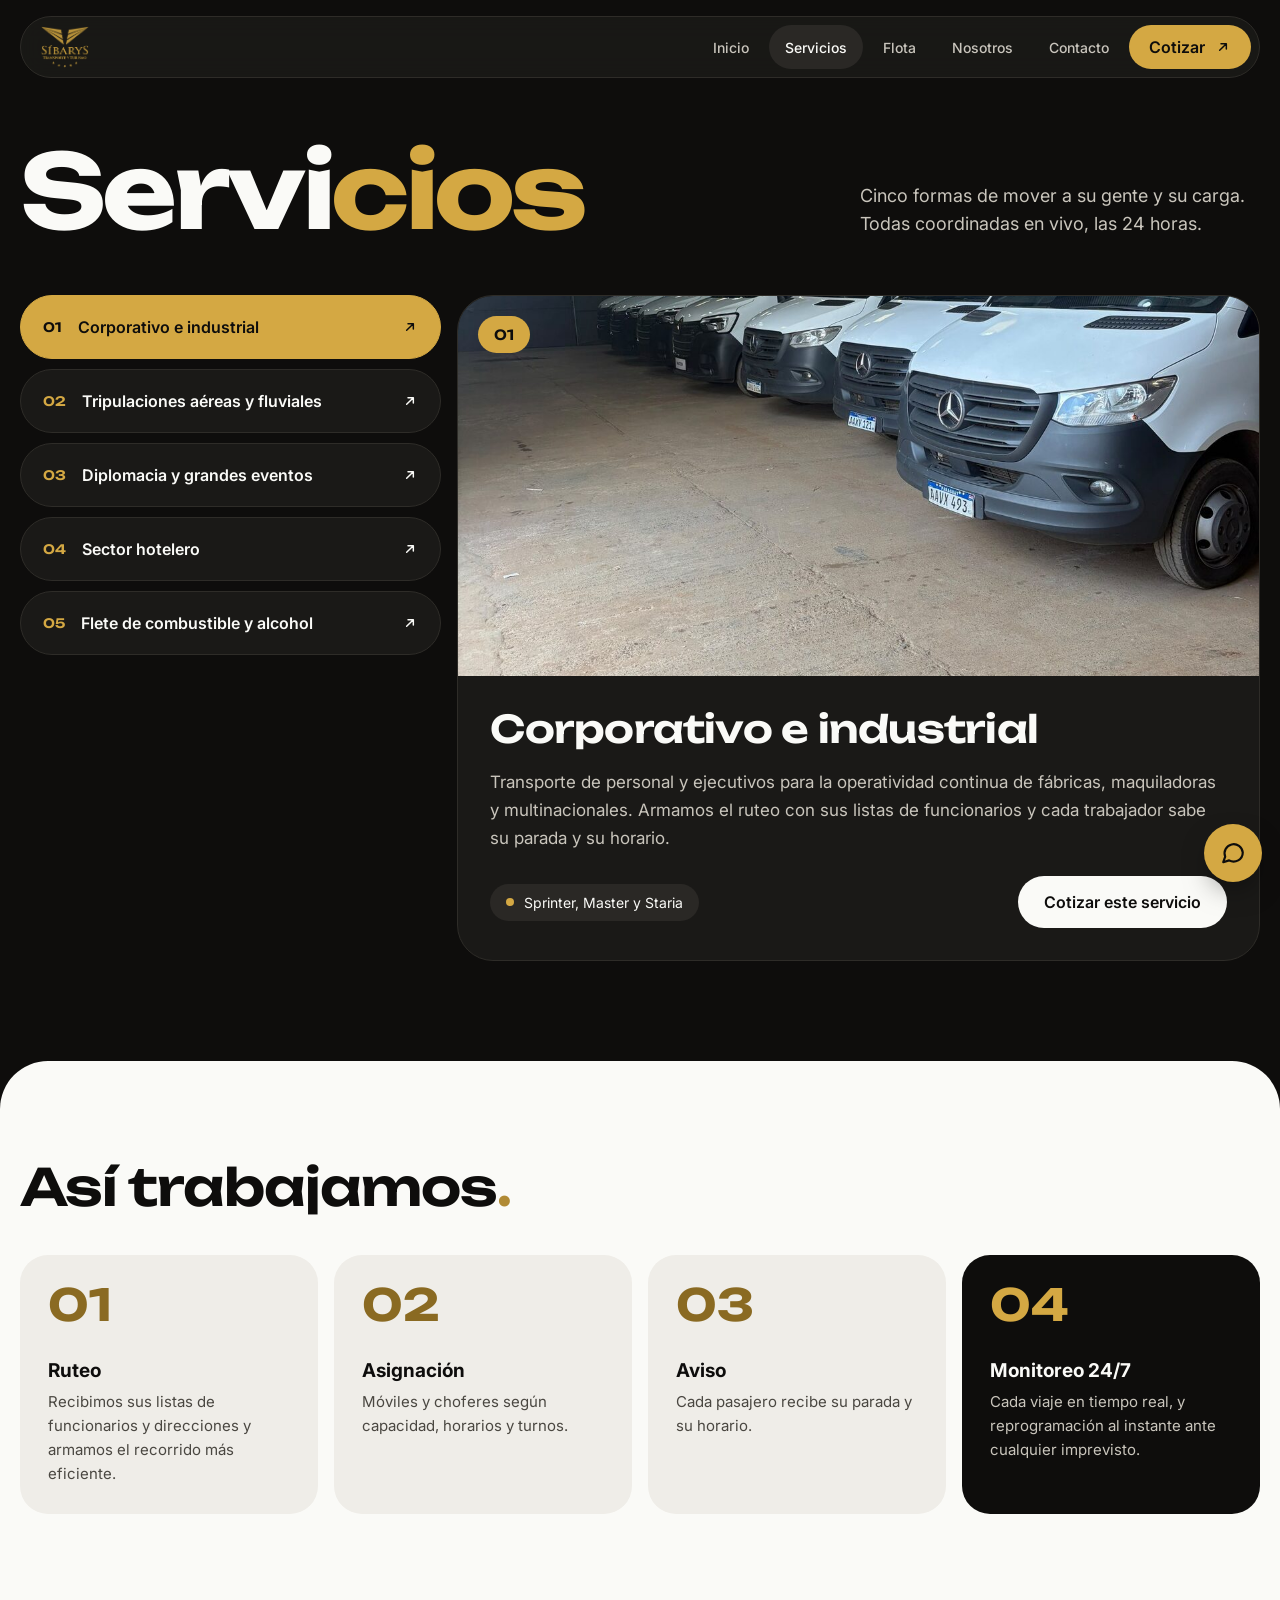
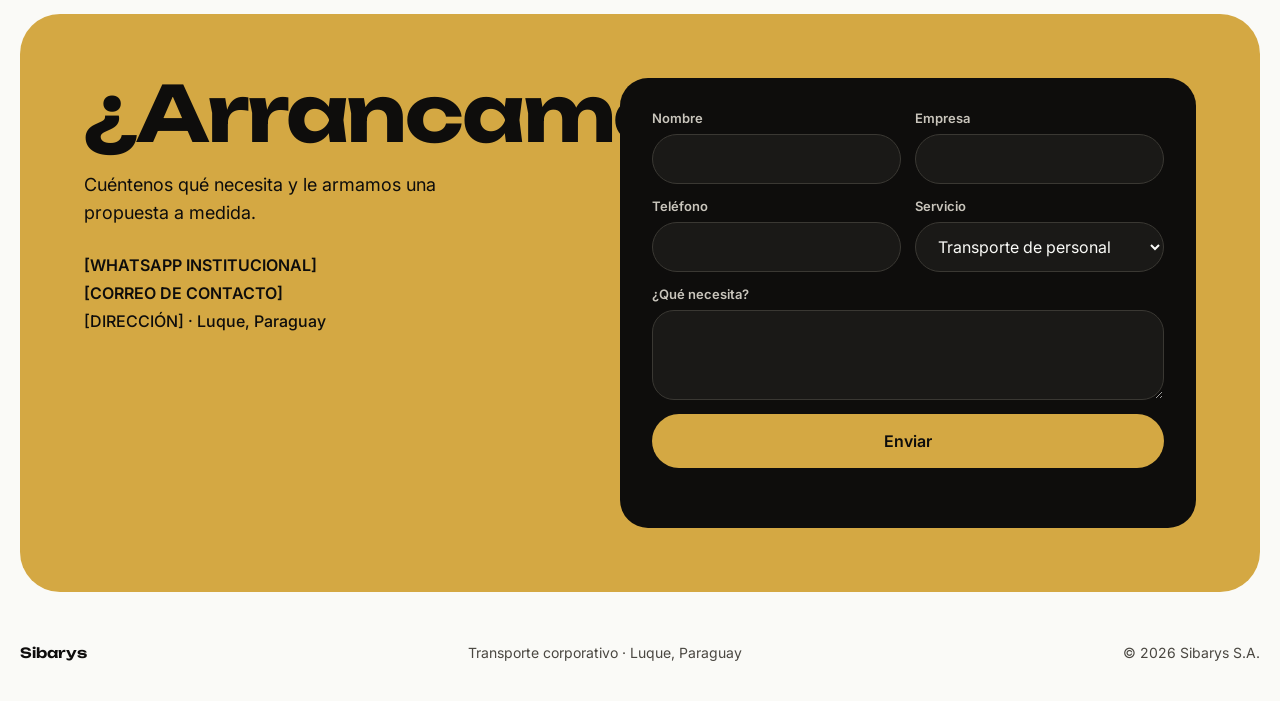
==== servicios.html @ e6eeb39e "Web Sibarys: Inicio y Servicios (versión joven) Co-Authored-By: Claude Opus 5.5 <noreply@anthropic.c" ====
<!doctype html>
<html lang="es">
<head>
<meta charset="utf-8">
<meta name="viewport" content="width=device-width, initial-scale=1">
<title>Servicios · Sibarys Transporte Corporativo</title>
<meta name="description" content="Transporte de personal, tripulaciones, embajadas y eventos, hoteles y flete de combustible en cisternas propias. Coordinación 24/7.">
<meta name="theme-color" content="#0E0D0C">
<meta property="og:title" content="Servicios · Sibarys Transporte Corporativo">
<meta property="og:description" content="Transporte de personal, tripulaciones, embajadas y eventos, hoteles y flete de combustible en cisternas propias. Coordinación 24/7.">
<meta property="og:image" content="img/og.jpg">
<meta property="og:type" content="website">
<meta property="og:locale" content="es_PY">
<link rel="icon" type="image/png" href="img/favicon.png">
<link rel="preconnect" href="https://fonts.googleapis.com">
<link rel="preconnect" href="https://fonts.gstatic.com" crossorigin>
<link href="https://fonts.googleapis.com/css2?family=Unbounded:wght@500;600;700&family=Inter:wght@400;500;600;700&display=swap" rel="stylesheet">
<link rel="stylesheet" href="styles.css">
<script src="app.js" defer></script>
</head>
<body>
<div class="nav-wrap contenedor">
  <header class="nav">
    <a class="nav-logo" href="index.html"><img src="img/logo.png" alt="Sibarys Transporte Corporativo" width="48" height="42"></a>
    <button class="btn-menu" type="button" aria-label="Abrir menú" aria-expanded="false"><svg aria-hidden="true" width="20" height="20" viewBox="0 0 24 24" fill="none" stroke="currentColor" stroke-width="2.2" stroke-linecap="round"><path d="M4 7h16M4 12h16M4 17h16"/></svg></button>
    <nav class="nav-links" aria-label="Principal">
      <a href="index.html">Inicio</a>
      <a href="servicios.html" class="activo" aria-current="page">Servicios</a>
      <a href="index.html#flota">Flota</a>
      <a href="index.html#nosotros">Nosotros</a>
      <a href="#contacto">Contacto</a>
      <a class="boton boton-oro" href="#contacto">Cotizar <svg aria-hidden="true" width="16" height="16" viewBox="0 0 24 24" fill="none" stroke="currentColor" stroke-width="2.2" stroke-linecap="round" stroke-linejoin="round"><path d="M7 17L17 7M9 7h8v8"/></svg></a>
    </nav>
  </header>
</div>

<main>
<section class="contenedor titulo-pagina">
  <h1>Servi<span class="oro">cios</span></h1>
  <p>Cinco formas de mover a su gente y su carga. Todas coordinadas en vivo, las 24 horas.</p>
</section>

<section class="contenedor explorador" data-visor>
  <script type="application/json">[{"num": "01", "nombre": "Corporativo e industrial", "texto": "Transporte de personal y ejecutivos para la operatividad continua de fábricas, maquiladoras y multinacionales. Armamos el ruteo con sus listas de funcionarios y cada trabajador sabe su parada y su horario.", "unidades": "Sprinter, Master y Staria", "foto": "img/minibuses.jpg", "alt": "Minibuses Mercedes-Benz Sprinter en el tinglado de Sibarys", "pos": "center 65%"}, {"num": "02", "nombre": "Tripulaciones aéreas y fluviales", "texto": "Traslados de alta precisión y puntualidad hacia aeropuertos y puertos para conexiones y relevos. Ante demoras de vuelos o cambios de último momento, reprogramamos al instante.", "unidades": "Vans y minibuses", "foto": "img/vans.jpg", "alt": "Vans Hyundai Staria de Sibarys"}, {"num": "03", "nombre": "Diplomacia y grandes eventos", "texto": "Logística a gran escala, segura y discreta para embajadas, comitivas, agencias de turismo, congresos y clientes VIP.", "unidades": "Sedanes, SUVs y vans", "foto": "img/sedan-chofer.jpg", "alt": "Chofer de Sibarys junto a un Kia K4"}, {"num": "04", "nombre": "Sector hotelero", "texto": "Movilidad a medida para hoteles: traslados aeropuerto–hotel (in/out) y servicios para sus huéspedes, con atención personalizada.", "unidades": "Línea ejecutiva", "foto": "img/linea-ejecutiva.jpg", "alt": "Sedán, SUV y van de la línea ejecutiva de Sibarys frente a un hotel"}, {"num": "05", "nombre": "Flete de combustible y alcohol", "texto": "Transporte de combustible y alcohol en cisternas propias para emblemas de combustible.", "unidades": "Scania e Iveco con cisterna", "foto": "img/cisterna-iveco.jpg", "alt": "Camión Iveco con cisterna de alcohol"}]</script>
  <div class="lista-servicios" role="tablist" aria-label="Servicios"><button class="item-servicio" type="button" role="tab" aria-selected="true"><span class="num">01</span><span class="nombre">Corporativo e industrial</span><svg aria-hidden="true" width="16" height="16" viewBox="0 0 24 24" fill="none" stroke="currentColor" stroke-width="2.2" stroke-linecap="round" stroke-linejoin="round"><path d="M7 17L17 7M9 7h8v8"/></svg></button><button class="item-servicio" type="button" role="tab" aria-selected="false"><span class="num">02</span><span class="nombre">Tripulaciones aéreas y fluviales</span><svg aria-hidden="true" width="16" height="16" viewBox="0 0 24 24" fill="none" stroke="currentColor" stroke-width="2.2" stroke-linecap="round" stroke-linejoin="round"><path d="M7 17L17 7M9 7h8v8"/></svg></button><button class="item-servicio" type="button" role="tab" aria-selected="false"><span class="num">03</span><span class="nombre">Diplomacia y grandes eventos</span><svg aria-hidden="true" width="16" height="16" viewBox="0 0 24 24" fill="none" stroke="currentColor" stroke-width="2.2" stroke-linecap="round" stroke-linejoin="round"><path d="M7 17L17 7M9 7h8v8"/></svg></button><button class="item-servicio" type="button" role="tab" aria-selected="false"><span class="num">04</span><span class="nombre">Sector hotelero</span><svg aria-hidden="true" width="16" height="16" viewBox="0 0 24 24" fill="none" stroke="currentColor" stroke-width="2.2" stroke-linecap="round" stroke-linejoin="round"><path d="M7 17L17 7M9 7h8v8"/></svg></button><button class="item-servicio" type="button" role="tab" aria-selected="false"><span class="num">05</span><span class="nombre">Flete de combustible y alcohol</span><svg aria-hidden="true" width="16" height="16" viewBox="0 0 24 24" fill="none" stroke="currentColor" stroke-width="2.2" stroke-linecap="round" stroke-linejoin="round"><path d="M7 17L17 7M9 7h8v8"/></svg></button></div>
  <article class="detalle-servicio">
    <div class="detalle-foto">
      <img data-campo="foto" src="img/minibuses.jpg" alt="Minibuses Mercedes-Benz Sprinter en el tinglado de Sibarys" style="object-position:center 65%">
      <span class="etiqueta" data-campo="num">01</span>
    </div>
    <div class="detalle-cuerpo">
      <h2 data-campo="nombre">Corporativo e industrial</h2>
      <p data-campo="texto">Transporte de personal y ejecutivos para la operatividad continua de fábricas, maquiladoras y multinacionales. Armamos el ruteo con sus listas de funcionarios y cada trabajador sabe su parada y su horario.</p>
      <div class="detalle-pie">
        <span class="unidades"><span class="punto" aria-hidden="true"></span><span data-campo="unidades">Sprinter, Master y Staria</span></span>
        <a class="boton boton-blanco" href="#contacto">Cotizar este servicio</a>
      </div>
    </div>
  </article>
</section>

<div class="zona-clara" style="margin-top:0">
  <section class="contenedor seccion" style="padding-bottom:100px">
    <h2 class="titulo-seccion" style="margin-bottom:40px">Así trabajamos<span style="color:#B08A35">.</span></h2>
    <ol class="grilla-pasos">
      <li><span class="n">01</span><div><h3>Ruteo</h3><p>Recibimos sus listas de funcionarios y direcciones y armamos el recorrido más eficiente.</p></div></li>
      <li><span class="n">02</span><div><h3>Asignación</h3><p>Móviles y choferes según capacidad, horarios y turnos.</p></div></li>
      <li><span class="n">03</span><div><h3>Aviso</h3><p>Cada pasajero recibe su parada y su horario.</p></div></li>
      <li class="oscuro"><span class="n">04</span><div><h3>Monitoreo 24/7</h3><p>Cada viaje en tiempo real, y reprogramación al instante ante cualquier imprevisto.</p></div></li>
    </ol>
  </section>
</div>
</main>
<section class="contacto" id="contacto">
  <div class="contacto-caja">
    <div class="contacto-texto">
      <h2>¿Arrancamos?</h2>
      <p>Cuéntenos qué necesita y le armamos una propuesta a medida.</p>
      <div class="datos">
        <span>[WHATSAPP INSTITUCIONAL]</span>
        <span>[CORREO DE CONTACTO]</span>
        <span style="font-weight:500">[DIRECCIÓN] · Luque, Paraguay</span>
      </div>
    </div>
    <form class="formulario" novalidate>
      <label>Nombre<input name="nombre" type="text" autocomplete="name" required></label>
      <label>Empresa<input name="empresa" type="text" autocomplete="organization"></label>
      <label>Teléfono<input name="telefono" type="tel" autocomplete="tel" required></label>
      <label>Servicio
        <select name="servicio">
          <option>Transporte de personal</option>
          <option>Traslados ejecutivos</option>
          <option>Tripulaciones</option>
          <option>Embajadas y eventos</option>
          <option>Hoteles</option>
          <option>Flete en cisterna</option>
        </select>
      </label>
      <label class="ancho">¿Qué necesita?<textarea name="mensaje" rows="3"></textarea></label>
      <button class="boton boton-oro" type="submit">Enviar</button>
      <p class="aviso-form" role="status" aria-live="polite"></p>
    </form>
  </div>
</section>
<footer class="pie">
  <div class="contenedor">
    <strong>Sibarys</strong>
    <span>Transporte corporativo · Luque, Paraguay</span>
    <span>© 2026 Sibarys S.A.</span>
  </div>
</footer>
<a class="wa-flotante" href="#contacto" data-whatsapp="#contacto" aria-label="Escribir por WhatsApp"><svg aria-hidden="true" width="26" height="26" viewBox="0 0 24 24" fill="none" stroke="currentColor" stroke-width="2" stroke-linecap="round" stroke-linejoin="round"><path d="M21 11.5a8.4 8.4 0 0 1-12.6 7.3L3 20.5l1.8-5.2A8.4 8.4 0 1 1 21 11.5z"/></svg></a>
</body>
</html>
---- styles.css ----
:root {
  --negro: #0E0D0C;
  --carbon: #1A1917;
  --gris: #2A2825;
  --borde: #2E2C28;
  --borde-claro: #3A3833;
  --texto-suave: #C9C5BC;
  --blanco: #FAFAF7;
  --claro: #EFEDE8;
  --gris-texto: #4A4741;
  --oro: #D4A843;
  --oro-texto: #8A6A22;
  --display: "Unbounded", Inter, system-ui, sans-serif;
}

* { box-sizing: border-box; }
html { scroll-behavior: smooth; }
body {
  margin: 0;
  font-family: Inter, system-ui, -apple-system, "Segoe UI", sans-serif;
  background: var(--negro);
  color: var(--blanco);
  overflow-x: hidden;
  -webkit-font-smoothing: antialiased;
}
img { display: block; max-width: 100%; }
a { color: inherit; }
h1, h2, h3 { margin: 0; }
p { margin: 0; }

.contenedor { max-width: 1280px; margin: 0 auto; padding-left: 20px; padding-right: 20px; }
.display { font-family: var(--display); letter-spacing: -0.02em; }
.oro { color: var(--oro); }

/* ---------- Navegación ---------- */
.nav-wrap { position: sticky; top: 0; z-index: 20; padding-top: 16px; }
.nav {
  display: flex; align-items: center; justify-content: space-between; gap: 12px;
  padding: 8px 8px 8px 20px;
  background: rgba(26, 25, 23, 0.92); backdrop-filter: blur(12px);
  border: 1px solid var(--borde); border-radius: 999px;
}
.nav-logo img { height: 42px; width: auto; }
.nav-links { display: flex; align-items: center; gap: 4px; font-size: 14px; font-weight: 500; }
.nav-links a {
  display: inline-flex; align-items: center; min-height: 44px; padding: 0 16px;
  border-radius: 999px; color: var(--texto-suave); text-decoration: none;
}
.nav-links a:hover { color: var(--blanco); }
.nav-links a.activo { background: var(--gris); color: var(--blanco); }
.btn-menu { display: none; }

.boton {
  display: inline-flex; align-items: center; justify-content: center; gap: 10px;
  min-height: 52px; padding: 0 26px; border-radius: 999px;
  font-weight: 600; font-size: 16px; text-decoration: none; border: 0; cursor: pointer;
  font-family: inherit; transition: transform .15s ease, filter .15s ease;
}
.boton:hover { transform: translateY(-1px); filter: brightness(1.06); }
.boton-oro { background: var(--oro); color: var(--negro); }
.boton-borde { border: 1px solid var(--borde-claro); color: var(--blanco); background: transparent; }
.boton-negro { background: var(--negro); color: var(--blanco); }
.boton-borde-negro { border: 1.5px solid var(--negro); color: var(--negro); background: transparent; }
.boton-blanco { background: var(--blanco); color: var(--negro); }
.nav-links .boton { min-height: 44px; padding: 0 20px; color: var(--negro); }

@media (max-width: 900px) {
  .btn-menu {
    display: inline-flex; align-items: center; justify-content: center;
    width: 44px; height: 44px; border-radius: 999px; border: 0;
    background: var(--gris); color: var(--blanco); cursor: pointer;
  }
  .nav { flex-wrap: wrap; border-radius: 28px; }
  .nav-links { display: none; width: 100%; flex-direction: column; align-items: stretch; padding: 8px 4px 6px; }
  .nav.abierto .nav-links { display: flex; }
  .nav-links .boton { justify-content: center; margin-top: 4px; }
}

/* ---------- Hero ---------- */
.hero { padding-top: 64px; padding-bottom: 40px; display: flex; flex-direction: column; gap: 40px; }
.hero-top { display: flex; flex-wrap: wrap; align-items: flex-end; justify-content: space-between; gap: 32px; }
.hero h1 {
  font-family: var(--display); font-weight: 700;
  font-size: clamp(46px, 8.4vw, 124px); line-height: 0.95; letter-spacing: -0.035em;
  flex: 1 1 600px; min-width: 0;
}
.hero-texto { flex: 0 1 380px; display: flex; flex-direction: column; gap: 22px; padding-bottom: 12px; }
.hero-texto p { font-size: 18px; line-height: 1.6; color: var(--texto-suave); }
.acciones { display: flex; flex-wrap: wrap; gap: 10px; }
.hero-foto { position: relative; border-radius: 36px; overflow: hidden; }
.hero-foto img { width: 100%; height: clamp(320px, 46vw, 620px); object-fit: cover; }
.chips { position: absolute; left: 20px; right: 20px; bottom: 20px; display: flex; flex-wrap: wrap; gap: 10px; }
.chip {
  display: inline-flex; align-items: center; gap: 10px; padding: 12px 18px; border-radius: 999px;
  background: var(--blanco); color: var(--negro); font-size: 14px; font-weight: 600;
}
.chip-oscuro { background: var(--negro); color: var(--blanco); }
.punto { width: 10px; height: 10px; border-radius: 999px; background: var(--oro); }
.punto.vivo { animation: latido 1.6s ease-in-out infinite; }
@keyframes latido { 0%,100% { opacity: 1; } 50% { opacity: .35; } }

/* ---------- Cinta ---------- */
.cinta-wrap {
  background: var(--oro); color: var(--negro); padding: 22px 0; margin: 40px -2% 0;
  width: 104%; transform: rotate(-1.2deg); overflow: hidden;
}
.cinta {
  display: flex; gap: 36px; width: max-content; align-items: center; white-space: nowrap;
  font-family: var(--display); font-weight: 600; font-size: 24px;
  animation: cinta 28s linear infinite;
}
@keyframes cinta { from { transform: translateX(0); } to { transform: translateX(-50%); } }
@media (prefers-reduced-motion: reduce) { .cinta, .punto.vivo { animation: none; } }

/* ---------- Secciones ---------- */
.seccion { padding-top: 110px; padding-bottom: 40px; }
.titulo-seccion { font-family: var(--display); font-weight: 600; font-size: clamp(30px, 4vw, 52px); line-height: 1.05; letter-spacing: -0.02em; }
.cabecera { display: flex; flex-wrap: wrap; align-items: flex-end; justify-content: space-between; gap: 20px; margin-bottom: 40px; }
.gris-medio { color: #8F8A80; }

/* Bento */
.bento { display: flex; flex-direction: column; gap: 16px; }
.bento-fila { display: flex; flex-wrap: wrap; gap: 16px; }
.tile { border-radius: 28px; overflow: hidden; position: relative; min-width: 0; }
.tile img { width: 100%; height: 100%; object-fit: cover; }
.tile .chip { position: absolute; left: 18px; top: 18px; font-size: 13px; padding: 10px 16px; }
.tile-dato { padding: 28px; display: flex; flex-direction: column; justify-content: space-between; gap: 20px; min-height: 190px; }
.tile-dato .rotulo { font-size: 14px; font-weight: 600; }
.tile-dato .numero { font-family: var(--display); font-weight: 700; font-size: 64px; line-height: .9; letter-spacing: -0.03em; }
.tile-dato .detalle { font-size: 15px; margin-top: 6px; }
.t-oro { background: var(--oro); color: var(--negro); }
.t-carbon { background: var(--carbon); border: 1px solid var(--borde); }
.t-carbon .rotulo, .t-carbon .detalle { color: var(--texto-suave); }
.t-carbon .numero { color: var(--oro); }
.t-blanco { background: var(--blanco); color: var(--negro); }
.t-blanco .detalle { color: var(--gris-texto); }

/* Servicios (tarjetas) */
.grilla-servicios { display: grid; grid-template-columns: repeat(auto-fit, minmax(220px, 1fr)); gap: 16px; }
.tarjeta-servicio {
  display: flex; flex-direction: column; gap: 40px; padding: 28px; border-radius: 28px;
  background: var(--carbon); border: 1px solid var(--borde); color: var(--blanco); text-decoration: none;
  transition: transform .2s ease, border-color .2s ease;
}
.tarjeta-servicio:hover { transform: translateY(-3px); border-color: var(--oro); }
.tarjeta-servicio .top { display: flex; justify-content: space-between; align-items: center; }
.tarjeta-servicio .num { font-family: var(--display); font-size: 15px; color: var(--oro); }
.flecha { width: 44px; height: 44px; border-radius: 999px; background: var(--gris); display: flex; align-items: center; justify-content: center; }
.tarjeta-servicio h3 { font-family: var(--display); font-weight: 600; font-size: 22px; margin-bottom: 10px; }
.tarjeta-servicio p { font-size: 15px; line-height: 1.6; color: var(--texto-suave); }
.tarjeta-servicio.destacada { background: var(--oro); color: var(--negro); border-color: var(--oro); }
.tarjeta-servicio.destacada .num { color: var(--negro); }
.tarjeta-servicio.destacada .flecha { background: var(--negro); color: var(--oro); }
.tarjeta-servicio.destacada p { color: #2B2416; }

/* Zona clara */
.zona-clara { background: var(--blanco); color: var(--negro); border-radius: 48px 48px 0 0; margin-top: 70px; }
.zona-clara .seccion { padding-top: 100px; }

/* Pestañas (flota y servicios) */
.pestanas { display: flex; flex-wrap: wrap; gap: 8px; }
.pestana {
  min-height: 44px; padding: 0 18px; border-radius: 999px; font: inherit; font-size: 14px; font-weight: 600;
  cursor: pointer; background: transparent; color: var(--negro); border: 1px solid #CFCBC2;
}
.pestana[aria-selected="true"] { background: var(--negro); color: var(--blanco); border-color: var(--negro); }
.visor { display: flex; flex-wrap: wrap; gap: 16px; align-items: stretch; }
.visor-foto { flex: 2 1 560px; min-width: 0; border-radius: 32px; overflow: hidden; }
.visor-foto img { width: 100%; height: 480px; object-fit: cover; transition: opacity .25s ease; }
.visor-info {
  flex: 1 1 300px; min-width: 0; border-radius: 32px; background: var(--negro); color: var(--blanco);
  padding: 32px; display: flex; flex-direction: column; justify-content: space-between; gap: 28px;
}
.etiqueta { align-self: flex-start; padding: 8px 14px; border-radius: 999px; background: var(--oro); color: var(--negro); font-size: 13px; font-weight: 600; }
.visor-info h3 { font-family: var(--display); font-weight: 600; font-size: 30px; line-height: 1.1; margin-bottom: 12px; }
.visor-info p { font-size: 16px; line-height: 1.6; color: var(--texto-suave); }

/* Coordinación */
.coordinacion { display: flex; flex-wrap: wrap; gap: 48px; align-items: center; padding-bottom: 110px; }
.coordinacion-texto { flex: 1 1 420px; min-width: 0; display: flex; flex-direction: column; gap: 20px; }
.coordinacion-texto > p { font-size: 17px; line-height: 1.6; color: var(--gris-texto); }
.pasos { margin: 0; padding: 0; list-style: none; display: flex; flex-direction: column; gap: 10px; }
.pasos li { display: flex; align-items: center; gap: 14px; padding: 14px 20px; border-radius: 999px; background: var(--claro); font-size: 15px; font-weight: 500; }
.pasos span { font-family: var(--display); font-size: 13px; color: var(--oro-texto); }
.coordinacion-foto { flex: 1 1 480px; min-width: 0; border-radius: 32px; overflow: hidden; }
.coordinacion-foto img { width: 100%; height: 500px; object-fit: cover; }

/* Contacto */
.contacto { background: var(--blanco); padding: 0 20px 20px; }
.contacto-caja {
  max-width: 1240px; margin: 0 auto; border-radius: 40px; background: var(--oro); color: var(--negro);
  padding: clamp(32px, 5vw, 64px); display: flex; flex-wrap: wrap; gap: 40px;
}
.contacto-texto { flex: 1 1 380px; min-width: 0; display: flex; flex-direction: column; gap: 20px; }
.contacto-texto h2 { font-family: var(--display); font-weight: 700; font-size: clamp(40px, 6vw, 84px); line-height: .95; letter-spacing: -0.03em; }
.contacto-texto p { font-size: 18px; line-height: 1.55; max-width: 420px; }
.datos { display: flex; flex-direction: column; gap: 8px; font-size: 16px; font-weight: 600; padding-top: 8px; }
.formulario {
  flex: 1 1 460px; min-width: 0; background: var(--negro); color: var(--blanco); border-radius: 28px; padding: 32px;
  display: grid; grid-template-columns: repeat(auto-fit, minmax(200px, 1fr)); gap: 14px;
}
.formulario label { display: flex; flex-direction: column; gap: 8px; font-size: 13px; font-weight: 600; color: var(--texto-suave); }
.formulario .ancho { grid-column: 1 / -1; }
.formulario input, .formulario select, .formulario textarea {
  min-height: 50px; padding: 0 18px; border-radius: 999px; border: 1px solid var(--borde-claro);
  background: var(--carbon); color: var(--blanco); font: inherit; font-size: 16px; font-weight: 400;
}
.formulario textarea { padding: 14px 18px; border-radius: 22px; resize: vertical; }
.formulario input:focus, .formulario select:focus, .formulario textarea:focus { outline: 2px solid var(--oro); outline-offset: 1px; }
.formulario .boton { grid-column: 1 / -1; min-height: 54px; }
.aviso-form { grid-column: 1 / -1; font-size: 14px; color: var(--oro); min-height: 1em; }

/* Pie */
.pie { background: var(--blanco); color: var(--gris-texto); }
.pie .contenedor { padding-top: 32px; padding-bottom: 40px; display: flex; flex-wrap: wrap; align-items: center; justify-content: space-between; gap: 16px; font-size: 14px; }
.pie strong { font-family: var(--display); font-weight: 600; color: var(--negro); }

/* WhatsApp flotante */
.wa-flotante {
  position: fixed; right: 18px; bottom: 18px; z-index: 30; width: 58px; height: 58px; border-radius: 999px;
  background: var(--oro); color: var(--negro); display: flex; align-items: center; justify-content: center;
  box-shadow: 0 12px 30px -10px rgba(0,0,0,.6);
}

/* ---------- Página Servicios ---------- */
.titulo-pagina { padding-top: 64px; padding-bottom: 56px; display: flex; flex-wrap: wrap; align-items: flex-end; justify-content: space-between; gap: 28px; }
.titulo-pagina h1 { font-family: var(--display); font-weight: 700; font-size: clamp(46px, 8vw, 116px); line-height: .95; letter-spacing: -0.035em; }
.titulo-pagina p { font-size: 18px; line-height: 1.6; color: var(--texto-suave); max-width: 400px; }
.explorador { display: flex; flex-wrap: wrap; gap: 16px; align-items: stretch; padding-bottom: 100px; }
.lista-servicios { flex: 1 1 320px; min-width: 0; display: flex; flex-direction: column; gap: 10px; }
.item-servicio {
  display: flex; align-items: center; gap: 16px; min-height: 64px; padding: 0 22px; border-radius: 999px;
  font: inherit; font-size: 16px; font-weight: 600; cursor: pointer; width: 100%; text-align: left;
  background: var(--carbon); color: var(--blanco); border: 1px solid var(--borde);
}
.item-servicio .num { font-family: var(--display); font-size: 13px; color: var(--oro); }
.item-servicio .nombre { flex: 1 1 auto; }
.item-servicio[aria-selected="true"] { background: var(--oro); color: var(--negro); border-color: var(--oro); }
.item-servicio[aria-selected="true"] .num { color: var(--negro); }
.detalle-servicio { flex: 2 1 600px; min-width: 0; border-radius: 36px; overflow: hidden; background: var(--carbon); border: 1px solid var(--borde); display: flex; flex-direction: column; }
.detalle-foto { position: relative; }
.detalle-foto img { width: 100%; height: 380px; object-fit: cover; }
.detalle-foto .etiqueta { position: absolute; left: 20px; top: 20px; font-family: var(--display); font-size: 14px; padding: 10px 16px; }
.detalle-cuerpo { padding: 32px; display: flex; flex-direction: column; gap: 18px; }
.detalle-cuerpo h2 { font-family: var(--display); font-weight: 600; font-size: clamp(26px, 3vw, 38px); line-height: 1.1; letter-spacing: -0.02em; }
.detalle-cuerpo p { font-size: 17px; line-height: 1.65; color: var(--texto-suave); }
.detalle-pie { display: flex; flex-wrap: wrap; align-items: center; justify-content: space-between; gap: 16px; padding-top: 6px; }
.unidades { display: inline-flex; align-items: center; gap: 10px; padding: 10px 16px; border-radius: 999px; background: var(--gris); font-size: 14px; }
.unidades .punto { width: 8px; height: 8px; }
.grilla-pasos { margin: 0; padding: 0; list-style: none; display: grid; grid-template-columns: repeat(auto-fit, minmax(240px, 1fr)); gap: 16px; }
.grilla-pasos li { border-radius: 28px; background: var(--claro); padding: 28px; display: flex; flex-direction: column; gap: 32px; }
.grilla-pasos .n { font-family: var(--display); font-weight: 700; font-size: 44px; line-height: 1; color: var(--oro-texto); }
.grilla-pasos h3 { font-size: 19px; font-weight: 700; margin-bottom: 8px; }
.grilla-pasos p { font-size: 15px; line-height: 1.6; color: var(--gris-texto); }
.grilla-pasos li.oscuro { background: var(--negro); color: var(--blanco); }
.grilla-pasos li.oscuro .n { color: var(--oro); }
.grilla-pasos li.oscuro p { color: var(--texto-suave); }
.cta-caja { max-width: 1240px; margin: 0 auto; border-radius: 40px; background: var(--oro); color: var(--negro); padding: clamp(32px, 5vw, 64px); display: flex; flex-wrap: wrap; align-items: center; justify-content: space-between; gap: 32px; }
.cta-caja h2 { font-family: var(--display); font-weight: 700; font-size: clamp(36px, 5vw, 68px); line-height: .95; letter-spacing: -0.03em; margin-bottom: 14px; }
.cta-caja p { font-size: 18px; line-height: 1.55; }

@media (max-width: 600px) {
  .visor-foto img, .coordinacion-foto img { height: 320px; }
  .detalle-foto img { height: 260px; }
  .pasos li { border-radius: 22px; }
  .chips .chip:not(.chip-oscuro) { display: none; }
}

main { overflow-x: hidden; }
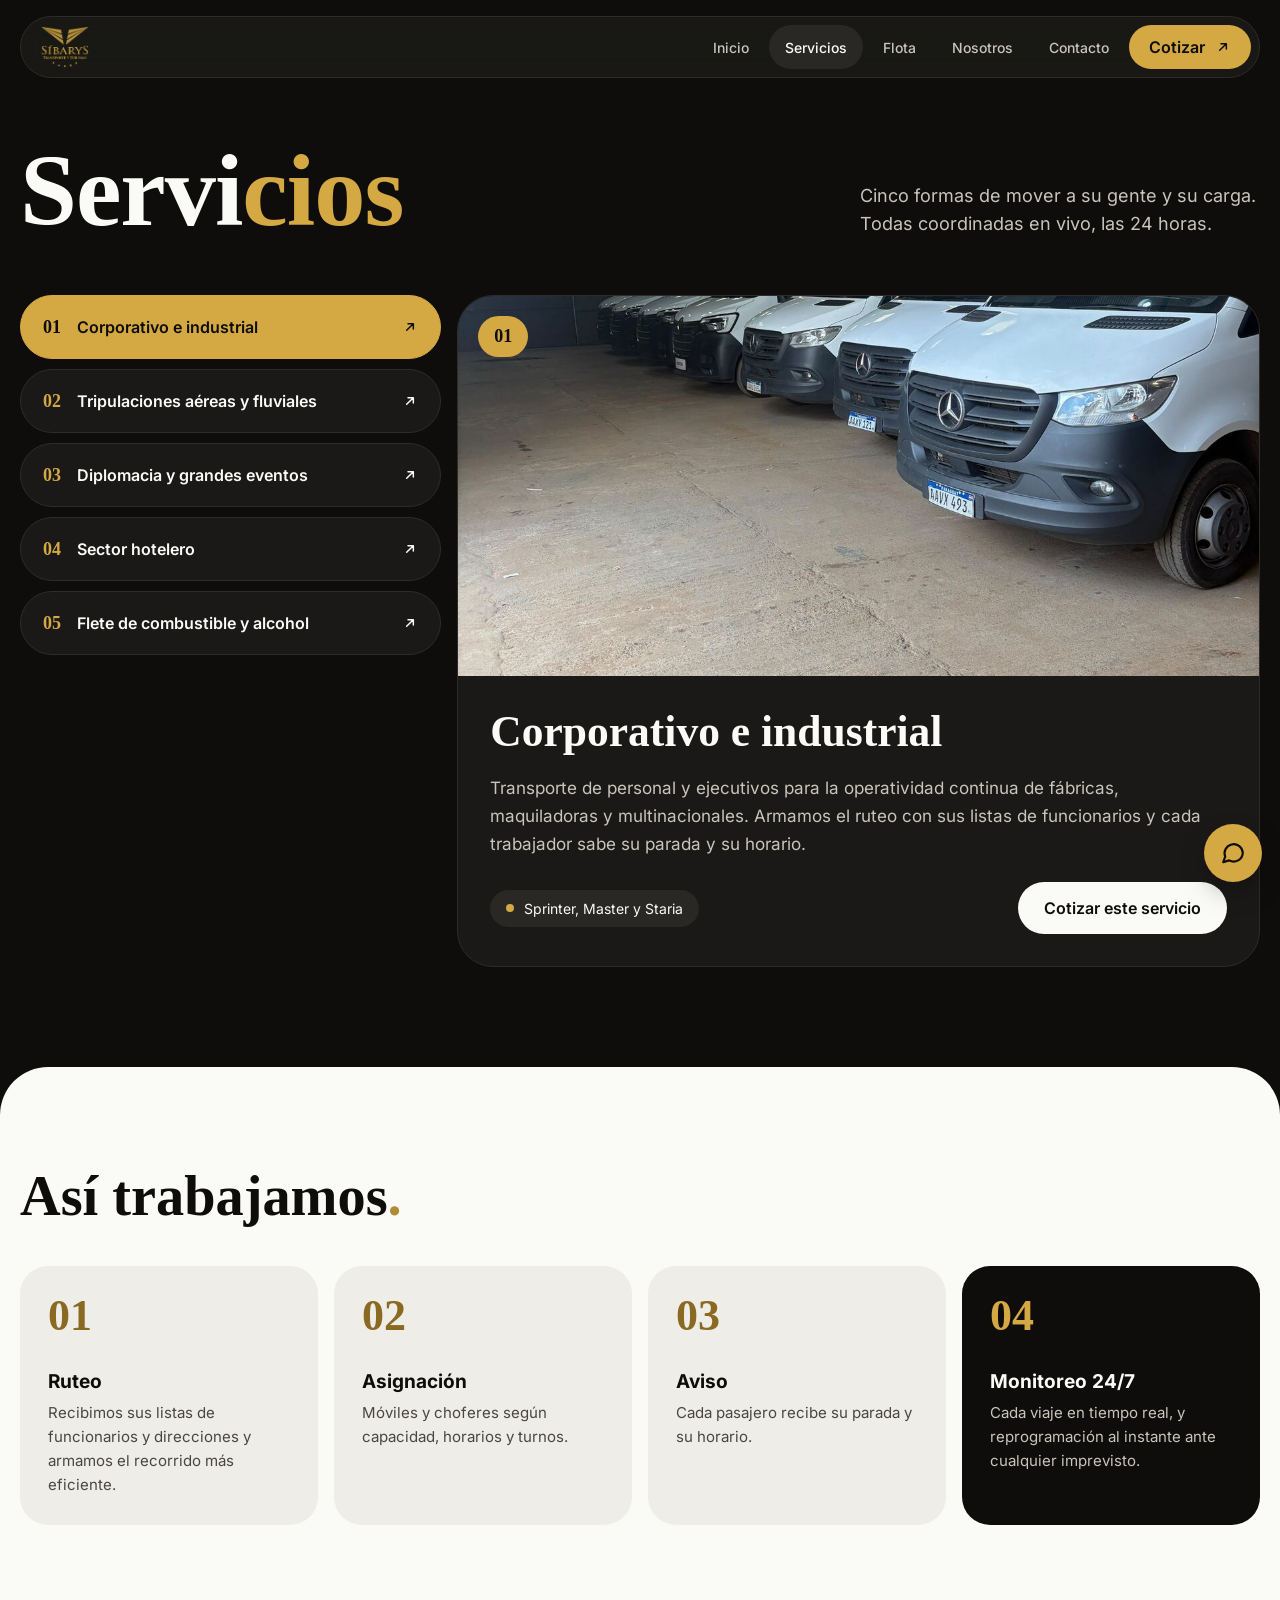
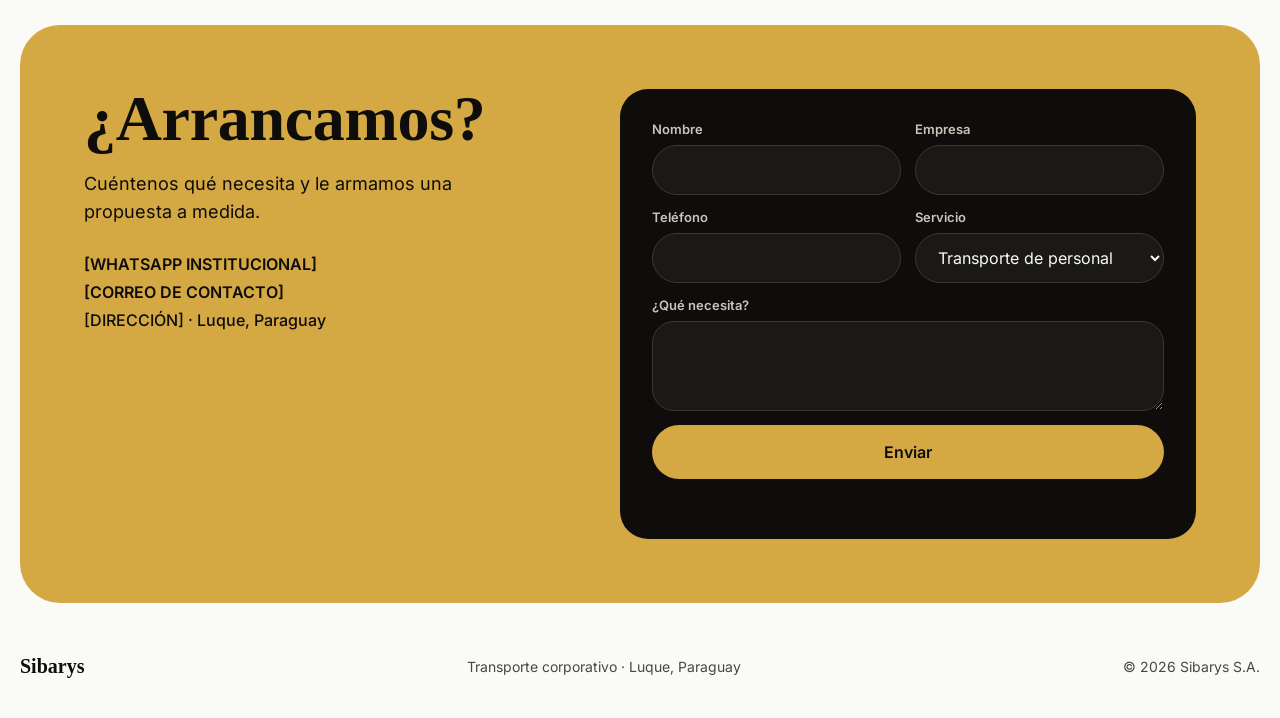
==== commit 86bdc2e6: "Tipografía de la presentación (Cormorant Garamond + Inter) alojada en el sitio; título de contacto s" ====
--- a/servicios.html
+++ b/servicios.html
@@ -12,9 +12,7 @@
 <meta property="og:type" content="website">
 <meta property="og:locale" content="es_PY">
 <link rel="icon" type="image/png" href="img/favicon.png">
-<link rel="preconnect" href="https://fonts.googleapis.com">
-<link rel="preconnect" href="https://fonts.gstatic.com" crossorigin>
-<link href="https://fonts.googleapis.com/css2?family=Unbounded:wght@500;600;700&family=Inter:wght@400;500;600;700&display=swap" rel="stylesheet">
+<link rel="preload" href="fonts/cormorant-garamond-latin-700-normal.woff2" as="font" type="font/woff2" crossorigin>
 <link rel="stylesheet" href="styles.css">
 <script src="app.js" defer></script>
 </head>
--- a/styles.css
+++ b/styles.css
@@ -1,3 +1,11 @@
+@font-face { font-family: "Cormorant Garamond"; font-style: normal; font-weight: 600; font-display: swap; src: url("fonts/cormorant-garamond-latin-600-normal.woff2") format("woff2"); }
+@font-face { font-family: "Cormorant Garamond"; font-style: normal; font-weight: 700; font-display: swap; src: url("fonts/cormorant-garamond-latin-700-normal.woff2") format("woff2"); }
+@font-face { font-family: "Cormorant Garamond"; font-style: italic; font-weight: 700; font-display: swap; src: url("fonts/cormorant-garamond-latin-700-italic.woff2") format("woff2"); }
+@font-face { font-family: "Inter"; font-style: normal; font-weight: 400; font-display: swap; src: url("fonts/inter-latin-400-normal.woff2") format("woff2"); }
+@font-face { font-family: "Inter"; font-style: normal; font-weight: 500; font-display: swap; src: url("fonts/inter-latin-500-normal.woff2") format("woff2"); }
+@font-face { font-family: "Inter"; font-style: normal; font-weight: 600; font-display: swap; src: url("fonts/inter-latin-600-normal.woff2") format("woff2"); }
+@font-face { font-family: "Inter"; font-style: normal; font-weight: 700; font-display: swap; src: url("fonts/inter-latin-700-normal.woff2") format("woff2"); }
+
 :root {
   --negro: #0E0D0C;
   --carbon: #1A1917;
@@ -10,7 +18,7 @@
   --gris-texto: #4A4741;
   --oro: #D4A843;
   --oro-texto: #8A6A22;
-  --display: "Unbounded", Inter, system-ui, sans-serif;
+  --display: "Cormorant Garamond", Georgia, "Times New Roman", serif;
 }
 
 * { box-sizing: border-box; }
@@ -29,7 +37,7 @@
 p { margin: 0; }
 
 .contenedor { max-width: 1280px; margin: 0 auto; padding-left: 20px; padding-right: 20px; }
-.display { font-family: var(--display); letter-spacing: -0.02em; }
+.display { font-family: var(--display); letter-spacing: 0; }
 .oro { color: var(--oro); }
 
 /* ---------- Navegación ---------- */
@@ -81,7 +89,7 @@
 .hero-top { display: flex; flex-wrap: wrap; align-items: flex-end; justify-content: space-between; gap: 32px; }
 .hero h1 {
   font-family: var(--display); font-weight: 700;
-  font-size: clamp(46px, 8.4vw, 124px); line-height: 0.95; letter-spacing: -0.035em;
+  font-size: clamp(46px, 8.4vw, 124px); line-height: 0.95; letter-spacing: -0.01em;
   flex: 1 1 600px; min-width: 0;
 }
 .hero-texto { flex: 0 1 380px; display: flex; flex-direction: column; gap: 22px; padding-bottom: 12px; }
@@ -105,8 +113,8 @@
   width: 104%; transform: rotate(-1.2deg); overflow: hidden;
 }
 .cinta {
-  display: flex; gap: 36px; width: max-content; align-items: center; white-space: nowrap;
-  font-family: var(--display); font-weight: 600; font-size: 24px;
+  display: flex; gap: 36px; font-style: italic; width: max-content; align-items: center; white-space: nowrap;
+  font-family: var(--display); font-weight: 700; font-size: 30px;
   animation: cinta 28s linear infinite;
 }
 @keyframes cinta { from { transform: translateX(0); } to { transform: translateX(-50%); } }
@@ -114,7 +122,7 @@
 
 /* ---------- Secciones ---------- */
 .seccion { padding-top: 110px; padding-bottom: 40px; }
-.titulo-seccion { font-family: var(--display); font-weight: 600; font-size: clamp(30px, 4vw, 52px); line-height: 1.05; letter-spacing: -0.02em; }
+.titulo-seccion { font-family: var(--display); font-weight: 600; font-size: clamp(34px, 4.4vw, 58px); line-height: 1.05; letter-spacing: 0; }
 .cabecera { display: flex; flex-wrap: wrap; align-items: flex-end; justify-content: space-between; gap: 20px; margin-bottom: 40px; }
 .gris-medio { color: #8F8A80; }
 
@@ -126,7 +134,7 @@
 .tile .chip { position: absolute; left: 18px; top: 18px; font-size: 13px; padding: 10px 16px; }
 .tile-dato { padding: 28px; display: flex; flex-direction: column; justify-content: space-between; gap: 20px; min-height: 190px; }
 .tile-dato .rotulo { font-size: 14px; font-weight: 600; }
-.tile-dato .numero { font-family: var(--display); font-weight: 700; font-size: 64px; line-height: .9; letter-spacing: -0.03em; }
+.tile-dato .numero { font-family: var(--display); font-weight: 700; font-size: 64px; line-height: .9; letter-spacing: -0.005em; }
 .tile-dato .detalle { font-size: 15px; margin-top: 6px; }
 .t-oro { background: var(--oro); color: var(--negro); }
 .t-carbon { background: var(--carbon); border: 1px solid var(--borde); }
@@ -144,9 +152,9 @@
 }
 .tarjeta-servicio:hover { transform: translateY(-3px); border-color: var(--oro); }
 .tarjeta-servicio .top { display: flex; justify-content: space-between; align-items: center; }
-.tarjeta-servicio .num { font-family: var(--display); font-size: 15px; color: var(--oro); }
+.tarjeta-servicio .num { font-family: var(--display); font-weight: 700; font-size: 20px; color: var(--oro); }
 .flecha { width: 44px; height: 44px; border-radius: 999px; background: var(--gris); display: flex; align-items: center; justify-content: center; }
-.tarjeta-servicio h3 { font-family: var(--display); font-weight: 600; font-size: 22px; margin-bottom: 10px; }
+.tarjeta-servicio h3 { font-family: var(--display); font-weight: 700; font-size: 27px; line-height: 1.1; margin-bottom: 10px; }
 .tarjeta-servicio p { font-size: 15px; line-height: 1.6; color: var(--texto-suave); }
 .tarjeta-servicio.destacada { background: var(--oro); color: var(--negro); border-color: var(--oro); }
 .tarjeta-servicio.destacada .num { color: var(--negro); }
@@ -172,7 +180,7 @@
   padding: 32px; display: flex; flex-direction: column; justify-content: space-between; gap: 28px;
 }
 .etiqueta { align-self: flex-start; padding: 8px 14px; border-radius: 999px; background: var(--oro); color: var(--negro); font-size: 13px; font-weight: 600; }
-.visor-info h3 { font-family: var(--display); font-weight: 600; font-size: 30px; line-height: 1.1; margin-bottom: 12px; }
+.visor-info h3 { font-family: var(--display); font-weight: 700; font-size: 36px; line-height: 1.1; margin-bottom: 12px; }
 .visor-info p { font-size: 16px; line-height: 1.6; color: var(--texto-suave); }
 
 /* Coordinación */
@@ -181,7 +189,7 @@
 .coordinacion-texto > p { font-size: 17px; line-height: 1.6; color: var(--gris-texto); }
 .pasos { margin: 0; padding: 0; list-style: none; display: flex; flex-direction: column; gap: 10px; }
 .pasos li { display: flex; align-items: center; gap: 14px; padding: 14px 20px; border-radius: 999px; background: var(--claro); font-size: 15px; font-weight: 500; }
-.pasos span { font-family: var(--display); font-size: 13px; color: var(--oro-texto); }
+.pasos span { font-family: var(--display); font-weight: 700; font-size: 17px; color: var(--oro-texto); }
 .coordinacion-foto { flex: 1 1 480px; min-width: 0; border-radius: 32px; overflow: hidden; }
 .coordinacion-foto img { width: 100%; height: 500px; object-fit: cover; }
 
@@ -192,7 +200,7 @@
   padding: clamp(32px, 5vw, 64px); display: flex; flex-wrap: wrap; gap: 40px;
 }
 .contacto-texto { flex: 1 1 380px; min-width: 0; display: flex; flex-direction: column; gap: 20px; }
-.contacto-texto h2 { font-family: var(--display); font-weight: 700; font-size: clamp(40px, 6vw, 84px); line-height: .95; letter-spacing: -0.03em; }
+.contacto-texto h2 { font-family: var(--display); font-weight: 700; font-size: clamp(46px, 5vw, 80px); line-height: 1; line-height: .95; letter-spacing: -0.005em; }
 .contacto-texto p { font-size: 18px; line-height: 1.55; max-width: 420px; }
 .datos { display: flex; flex-direction: column; gap: 8px; font-size: 16px; font-weight: 600; padding-top: 8px; }
 .formulario {
@@ -213,7 +221,7 @@
 /* Pie */
 .pie { background: var(--blanco); color: var(--gris-texto); }
 .pie .contenedor { padding-top: 32px; padding-bottom: 40px; display: flex; flex-wrap: wrap; align-items: center; justify-content: space-between; gap: 16px; font-size: 14px; }
-.pie strong { font-family: var(--display); font-weight: 600; color: var(--negro); }
+.pie strong { font-family: var(--display); font-weight: 700; font-size: 20px; color: var(--negro); }
 
 /* WhatsApp flotante */
 .wa-flotante {
@@ -224,7 +232,7 @@
 
 /* ---------- Página Servicios ---------- */
 .titulo-pagina { padding-top: 64px; padding-bottom: 56px; display: flex; flex-wrap: wrap; align-items: flex-end; justify-content: space-between; gap: 28px; }
-.titulo-pagina h1 { font-family: var(--display); font-weight: 700; font-size: clamp(46px, 8vw, 116px); line-height: .95; letter-spacing: -0.035em; }
+.titulo-pagina h1 { font-family: var(--display); font-weight: 700; font-size: clamp(46px, 8vw, 116px); line-height: .95; letter-spacing: -0.01em; }
 .titulo-pagina p { font-size: 18px; line-height: 1.6; color: var(--texto-suave); max-width: 400px; }
 .explorador { display: flex; flex-wrap: wrap; gap: 16px; align-items: stretch; padding-bottom: 100px; }
 .lista-servicios { flex: 1 1 320px; min-width: 0; display: flex; flex-direction: column; gap: 10px; }
@@ -233,16 +241,16 @@
   font: inherit; font-size: 16px; font-weight: 600; cursor: pointer; width: 100%; text-align: left;
   background: var(--carbon); color: var(--blanco); border: 1px solid var(--borde);
 }
-.item-servicio .num { font-family: var(--display); font-size: 13px; color: var(--oro); }
+.item-servicio .num { font-family: var(--display); font-weight: 700; font-size: 18px; color: var(--oro); }
 .item-servicio .nombre { flex: 1 1 auto; }
 .item-servicio[aria-selected="true"] { background: var(--oro); color: var(--negro); border-color: var(--oro); }
 .item-servicio[aria-selected="true"] .num { color: var(--negro); }
 .detalle-servicio { flex: 2 1 600px; min-width: 0; border-radius: 36px; overflow: hidden; background: var(--carbon); border: 1px solid var(--borde); display: flex; flex-direction: column; }
 .detalle-foto { position: relative; }
 .detalle-foto img { width: 100%; height: 380px; object-fit: cover; }
-.detalle-foto .etiqueta { position: absolute; left: 20px; top: 20px; font-family: var(--display); font-size: 14px; padding: 10px 16px; }
+.detalle-foto .etiqueta { position: absolute; left: 20px; top: 20px; font-family: var(--display); font-weight: 700; font-size: 18px; padding: 10px 16px; }
 .detalle-cuerpo { padding: 32px; display: flex; flex-direction: column; gap: 18px; }
-.detalle-cuerpo h2 { font-family: var(--display); font-weight: 600; font-size: clamp(26px, 3vw, 38px); line-height: 1.1; letter-spacing: -0.02em; }
+.detalle-cuerpo h2 { font-family: var(--display); font-weight: 700; font-size: clamp(30px, 3.4vw, 44px); line-height: 1.1; letter-spacing: 0; }
 .detalle-cuerpo p { font-size: 17px; line-height: 1.65; color: var(--texto-suave); }
 .detalle-pie { display: flex; flex-wrap: wrap; align-items: center; justify-content: space-between; gap: 16px; padding-top: 6px; }
 .unidades { display: inline-flex; align-items: center; gap: 10px; padding: 10px 16px; border-radius: 999px; background: var(--gris); font-size: 14px; }
@@ -256,7 +264,7 @@
 .grilla-pasos li.oscuro .n { color: var(--oro); }
 .grilla-pasos li.oscuro p { color: var(--texto-suave); }
 .cta-caja { max-width: 1240px; margin: 0 auto; border-radius: 40px; background: var(--oro); color: var(--negro); padding: clamp(32px, 5vw, 64px); display: flex; flex-wrap: wrap; align-items: center; justify-content: space-between; gap: 32px; }
-.cta-caja h2 { font-family: var(--display); font-weight: 700; font-size: clamp(36px, 5vw, 68px); line-height: .95; letter-spacing: -0.03em; margin-bottom: 14px; }
+.cta-caja h2 { font-family: var(--display); font-weight: 700; font-size: clamp(36px, 5vw, 68px); line-height: .95; letter-spacing: -0.005em; margin-bottom: 14px; }
 .cta-caja p { font-size: 18px; line-height: 1.55; }
 
 @media (max-width: 600px) {
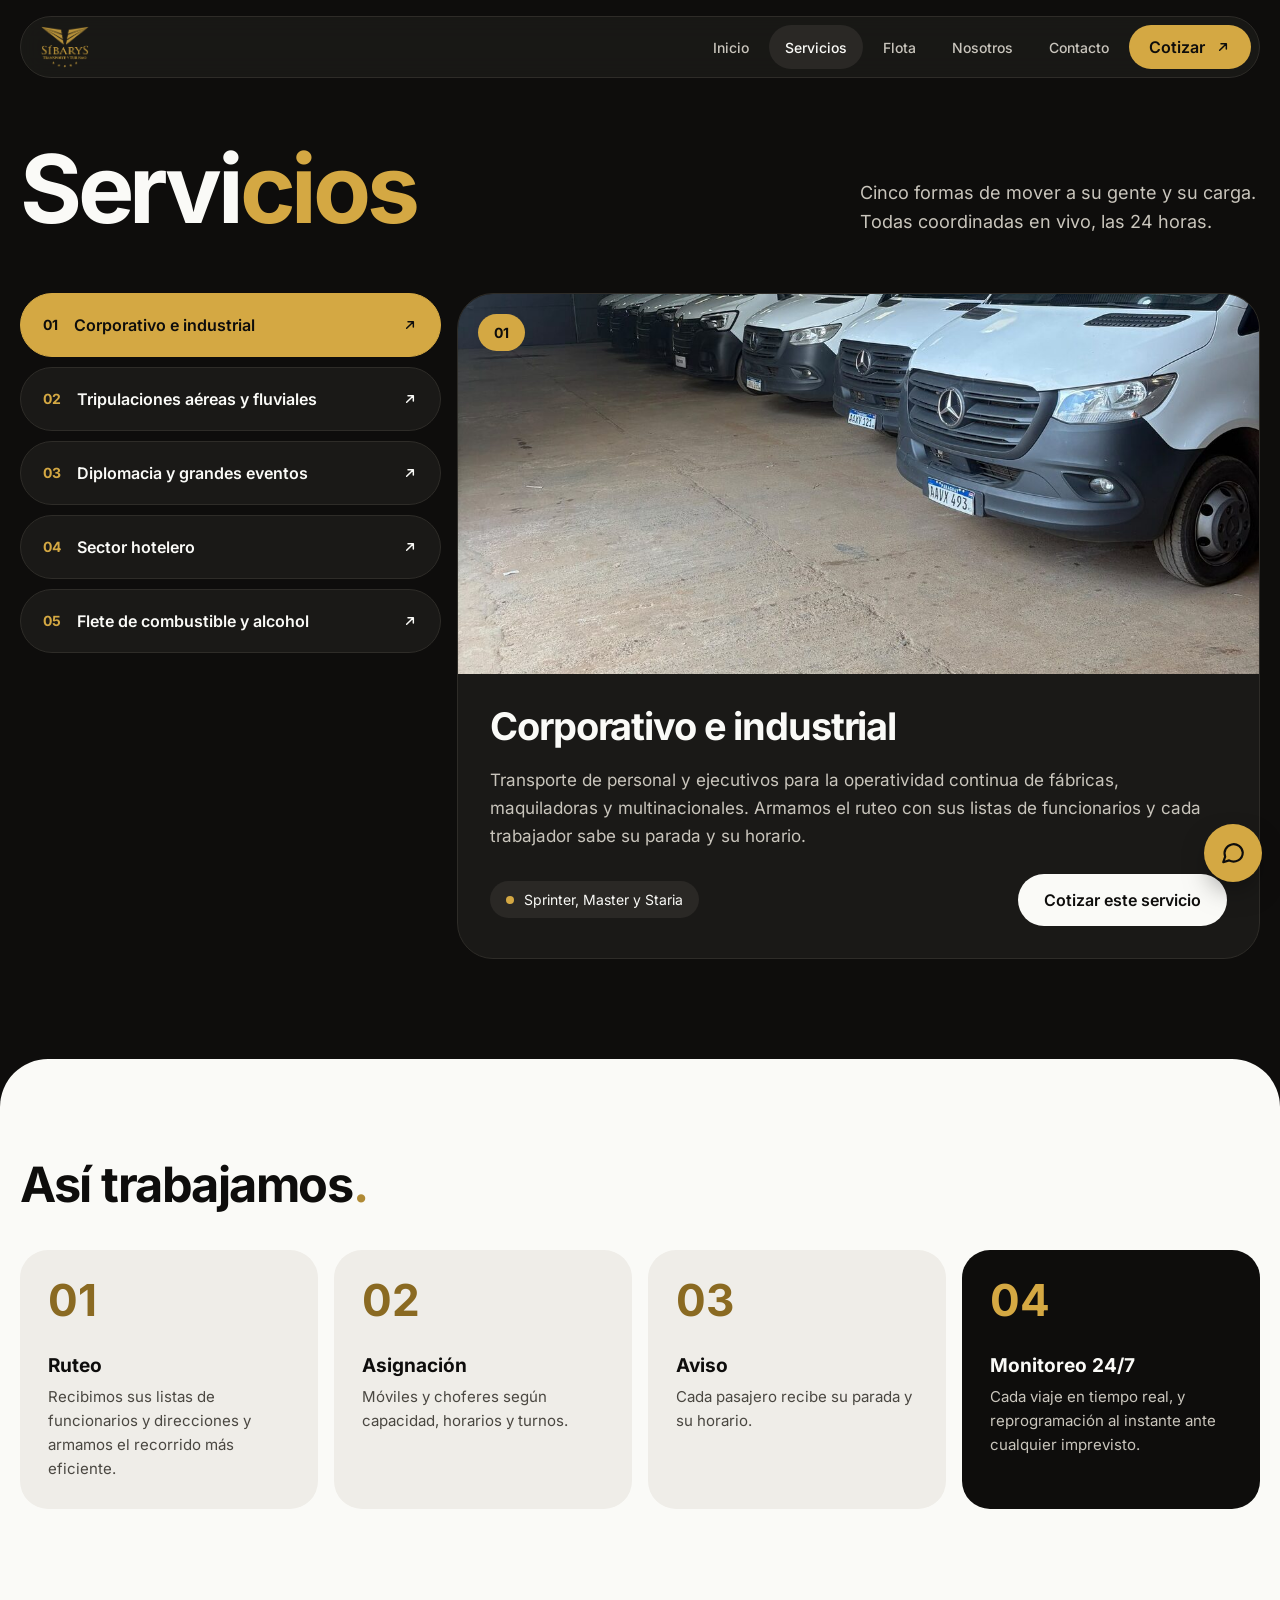
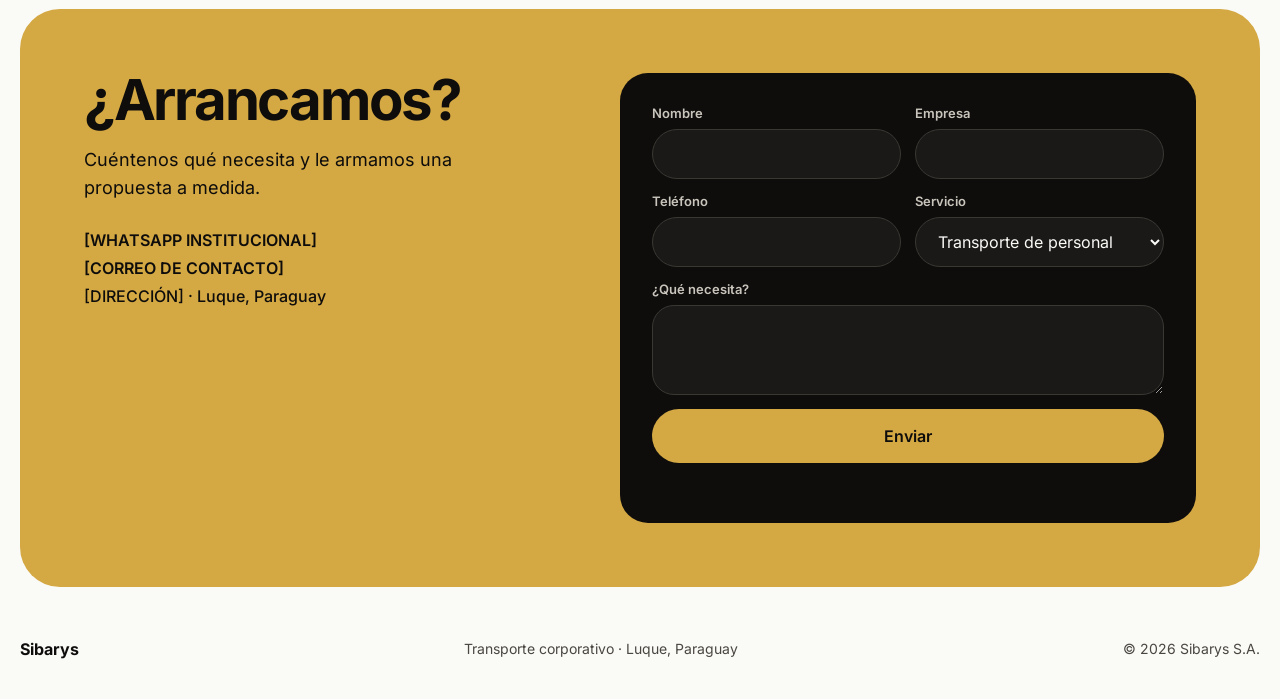
==== commit 24e48eb5: "Títulos con Inter (misma letra del menú) Co-Authored-By: Claude Opus 5.5 <noreply@anthropic.com> Cla" ====
--- a/servicios.html
+++ b/servicios.html
@@ -12,7 +12,7 @@
 <meta property="og:type" content="website">
 <meta property="og:locale" content="es_PY">
 <link rel="icon" type="image/png" href="img/favicon.png">
-<link rel="preload" href="fonts/cormorant-garamond-latin-700-normal.woff2" as="font" type="font/woff2" crossorigin>
+<link rel="preload" href="fonts/inter-latin-700-normal.woff2" as="font" type="font/woff2" crossorigin>
 <link rel="stylesheet" href="styles.css">
 <script src="app.js" defer></script>
 </head>
--- a/styles.css
+++ b/styles.css
@@ -1,6 +1,3 @@
-@font-face { font-family: "Cormorant Garamond"; font-style: normal; font-weight: 600; font-display: swap; src: url("fonts/cormorant-garamond-latin-600-normal.woff2") format("woff2"); }
-@font-face { font-family: "Cormorant Garamond"; font-style: normal; font-weight: 700; font-display: swap; src: url("fonts/cormorant-garamond-latin-700-normal.woff2") format("woff2"); }
-@font-face { font-family: "Cormorant Garamond"; font-style: italic; font-weight: 700; font-display: swap; src: url("fonts/cormorant-garamond-latin-700-italic.woff2") format("woff2"); }
 @font-face { font-family: "Inter"; font-style: normal; font-weight: 400; font-display: swap; src: url("fonts/inter-latin-400-normal.woff2") format("woff2"); }
 @font-face { font-family: "Inter"; font-style: normal; font-weight: 500; font-display: swap; src: url("fonts/inter-latin-500-normal.woff2") format("woff2"); }
 @font-face { font-family: "Inter"; font-style: normal; font-weight: 600; font-display: swap; src: url("fonts/inter-latin-600-normal.woff2") format("woff2"); }
@@ -18,7 +15,7 @@
   --gris-texto: #4A4741;
   --oro: #D4A843;
   --oro-texto: #8A6A22;
-  --display: "Cormorant Garamond", Georgia, "Times New Roman", serif;
+  --display: Inter, system-ui, -apple-system, "Segoe UI", sans-serif;
 }
 
 * { box-sizing: border-box; }
@@ -37,7 +34,7 @@
 p { margin: 0; }
 
 .contenedor { max-width: 1280px; margin: 0 auto; padding-left: 20px; padding-right: 20px; }
-.display { font-family: var(--display); letter-spacing: 0; }
+.display { font-family: var(--display); letter-spacing: -0.03em; }
 .oro { color: var(--oro); }
 
 /* ---------- Navegación ---------- */
@@ -85,15 +82,15 @@
 }
 
 /* ---------- Hero ---------- */
-.hero { padding-top: 64px; padding-bottom: 40px; display: flex; flex-direction: column; gap: 40px; }
-.hero-top { display: flex; flex-wrap: wrap; align-items: flex-end; justify-content: space-between; gap: 32px; }
+.hero { padding-top: 56px; padding-bottom: 0; display: flex; flex-direction: column; gap: 36px; }
+.hero-top { display: flex; flex-direction: column; gap: 32px; }
 .hero h1 {
   font-family: var(--display); font-weight: 700;
-  font-size: clamp(46px, 8.4vw, 124px); line-height: 0.95; letter-spacing: -0.01em;
-  flex: 1 1 600px; min-width: 0;
-}
-.hero-texto { flex: 0 1 380px; display: flex; flex-direction: column; gap: 22px; padding-bottom: 12px; }
-.hero-texto p { font-size: 18px; line-height: 1.6; color: var(--texto-suave); }
+  font-size: clamp(42px, 7vw, 104px); line-height: 1; letter-spacing: -0.045em;
+  min-width: 0;
+}
+.hero-texto { display: flex; flex-wrap: wrap; align-items: center; justify-content: space-between; gap: 22px 40px; }
+.hero-texto p { font-size: 19px; line-height: 1.6; color: var(--texto-suave); flex: 1 1 420px; max-width: 620px; }
 .acciones { display: flex; flex-wrap: wrap; gap: 10px; }
 .hero-foto { position: relative; border-radius: 36px; overflow: hidden; }
 .hero-foto img { width: 100%; height: clamp(320px, 46vw, 620px); object-fit: cover; }
@@ -109,12 +106,12 @@
 
 /* ---------- Cinta ---------- */
 .cinta-wrap {
-  background: var(--oro); color: var(--negro); padding: 22px 0; margin: 40px -2% 0;
-  width: 104%; transform: rotate(-1.2deg); overflow: hidden;
+  background: var(--oro); color: var(--negro); padding: 18px 0; margin: 16px auto 0;
+  max-width: 1240px; overflow: hidden; border-radius: 28px;
 }
 .cinta {
-  display: flex; gap: 36px; font-style: italic; width: max-content; align-items: center; white-space: nowrap;
-  font-family: var(--display); font-weight: 700; font-size: 30px;
+  display: flex; gap: 36px; width: max-content; align-items: center; white-space: nowrap;
+  font-family: var(--display); font-weight: 700; font-size: 24px; letter-spacing: -0.02em;
   animation: cinta 28s linear infinite;
 }
 @keyframes cinta { from { transform: translateX(0); } to { transform: translateX(-50%); } }
@@ -122,7 +119,7 @@
 
 /* ---------- Secciones ---------- */
 .seccion { padding-top: 110px; padding-bottom: 40px; }
-.titulo-seccion { font-family: var(--display); font-weight: 600; font-size: clamp(34px, 4.4vw, 58px); line-height: 1.05; letter-spacing: 0; }
+.titulo-seccion { font-family: var(--display); font-weight: 700; font-size: clamp(30px, 3.8vw, 50px); line-height: 1.05; letter-spacing: -0.03em; }
 .cabecera { display: flex; flex-wrap: wrap; align-items: flex-end; justify-content: space-between; gap: 20px; margin-bottom: 40px; }
 .gris-medio { color: #8F8A80; }
 
@@ -134,7 +131,7 @@
 .tile .chip { position: absolute; left: 18px; top: 18px; font-size: 13px; padding: 10px 16px; }
 .tile-dato { padding: 28px; display: flex; flex-direction: column; justify-content: space-between; gap: 20px; min-height: 190px; }
 .tile-dato .rotulo { font-size: 14px; font-weight: 600; }
-.tile-dato .numero { font-family: var(--display); font-weight: 700; font-size: 64px; line-height: .9; letter-spacing: -0.005em; }
+.tile-dato .numero { font-family: var(--display); font-weight: 700; font-size: 64px; line-height: .9; letter-spacing: -0.04em; }
 .tile-dato .detalle { font-size: 15px; margin-top: 6px; }
 .t-oro { background: var(--oro); color: var(--negro); }
 .t-carbon { background: var(--carbon); border: 1px solid var(--borde); }
@@ -152,9 +149,9 @@
 }
 .tarjeta-servicio:hover { transform: translateY(-3px); border-color: var(--oro); }
 .tarjeta-servicio .top { display: flex; justify-content: space-between; align-items: center; }
-.tarjeta-servicio .num { font-family: var(--display); font-weight: 700; font-size: 20px; color: var(--oro); }
+.tarjeta-servicio .num { font-family: var(--display); font-weight: 700; font-size: 15px; color: var(--oro); }
 .flecha { width: 44px; height: 44px; border-radius: 999px; background: var(--gris); display: flex; align-items: center; justify-content: center; }
-.tarjeta-servicio h3 { font-family: var(--display); font-weight: 700; font-size: 27px; line-height: 1.1; margin-bottom: 10px; }
+.tarjeta-servicio h3 { font-family: var(--display); font-weight: 700; font-size: 21px; letter-spacing: -0.02em; line-height: 1.1; margin-bottom: 10px; }
 .tarjeta-servicio p { font-size: 15px; line-height: 1.6; color: var(--texto-suave); }
 .tarjeta-servicio.destacada { background: var(--oro); color: var(--negro); border-color: var(--oro); }
 .tarjeta-servicio.destacada .num { color: var(--negro); }
@@ -180,7 +177,7 @@
   padding: 32px; display: flex; flex-direction: column; justify-content: space-between; gap: 28px;
 }
 .etiqueta { align-self: flex-start; padding: 8px 14px; border-radius: 999px; background: var(--oro); color: var(--negro); font-size: 13px; font-weight: 600; }
-.visor-info h3 { font-family: var(--display); font-weight: 700; font-size: 36px; line-height: 1.1; margin-bottom: 12px; }
+.visor-info h3 { font-family: var(--display); font-weight: 700; font-size: 24px; letter-spacing: -0.02em; letter-spacing: -0.03em; line-height: 1.1; margin-bottom: 12px; }
 .visor-info p { font-size: 16px; line-height: 1.6; color: var(--texto-suave); }
 
 /* Coordinación */
@@ -189,7 +186,7 @@
 .coordinacion-texto > p { font-size: 17px; line-height: 1.6; color: var(--gris-texto); }
 .pasos { margin: 0; padding: 0; list-style: none; display: flex; flex-direction: column; gap: 10px; }
 .pasos li { display: flex; align-items: center; gap: 14px; padding: 14px 20px; border-radius: 999px; background: var(--claro); font-size: 15px; font-weight: 500; }
-.pasos span { font-family: var(--display); font-weight: 700; font-size: 17px; color: var(--oro-texto); }
+.pasos span { font-family: var(--display); font-weight: 700; font-size: 13px; color: var(--oro-texto); }
 .coordinacion-foto { flex: 1 1 480px; min-width: 0; border-radius: 32px; overflow: hidden; }
 .coordinacion-foto img { width: 100%; height: 500px; object-fit: cover; }
 
@@ -200,7 +197,7 @@
   padding: clamp(32px, 5vw, 64px); display: flex; flex-wrap: wrap; gap: 40px;
 }
 .contacto-texto { flex: 1 1 380px; min-width: 0; display: flex; flex-direction: column; gap: 20px; }
-.contacto-texto h2 { font-family: var(--display); font-weight: 700; font-size: clamp(46px, 5vw, 80px); line-height: 1; line-height: .95; letter-spacing: -0.005em; }
+.contacto-texto h2 { font-family: var(--display); font-weight: 700; font-size: clamp(40px, 4.4vw, 68px); line-height: 1; letter-spacing: -0.04em; line-height: .95; letter-spacing: -0.04em; }
 .contacto-texto p { font-size: 18px; line-height: 1.55; max-width: 420px; }
 .datos { display: flex; flex-direction: column; gap: 8px; font-size: 16px; font-weight: 600; padding-top: 8px; }
 .formulario {
@@ -221,7 +218,7 @@
 /* Pie */
 .pie { background: var(--blanco); color: var(--gris-texto); }
 .pie .contenedor { padding-top: 32px; padding-bottom: 40px; display: flex; flex-wrap: wrap; align-items: center; justify-content: space-between; gap: 16px; font-size: 14px; }
-.pie strong { font-family: var(--display); font-weight: 700; font-size: 20px; color: var(--negro); }
+.pie strong { font-family: var(--display); font-weight: 700; font-size: 16px; color: var(--negro); }
 
 /* WhatsApp flotante */
 .wa-flotante {
@@ -232,7 +229,7 @@
 
 /* ---------- Página Servicios ---------- */
 .titulo-pagina { padding-top: 64px; padding-bottom: 56px; display: flex; flex-wrap: wrap; align-items: flex-end; justify-content: space-between; gap: 28px; }
-.titulo-pagina h1 { font-family: var(--display); font-weight: 700; font-size: clamp(46px, 8vw, 116px); line-height: .95; letter-spacing: -0.01em; }
+.titulo-pagina h1 { font-family: var(--display); font-weight: 700; font-size: clamp(46px, 7.4vw, 108px); line-height: 1; letter-spacing: -0.045em; }
 .titulo-pagina p { font-size: 18px; line-height: 1.6; color: var(--texto-suave); max-width: 400px; }
 .explorador { display: flex; flex-wrap: wrap; gap: 16px; align-items: stretch; padding-bottom: 100px; }
 .lista-servicios { flex: 1 1 320px; min-width: 0; display: flex; flex-direction: column; gap: 10px; }
@@ -241,16 +238,16 @@
   font: inherit; font-size: 16px; font-weight: 600; cursor: pointer; width: 100%; text-align: left;
   background: var(--carbon); color: var(--blanco); border: 1px solid var(--borde);
 }
-.item-servicio .num { font-family: var(--display); font-weight: 700; font-size: 18px; color: var(--oro); }
+.item-servicio .num { font-family: var(--display); font-weight: 700; font-size: 14px; color: var(--oro); }
 .item-servicio .nombre { flex: 1 1 auto; }
 .item-servicio[aria-selected="true"] { background: var(--oro); color: var(--negro); border-color: var(--oro); }
 .item-servicio[aria-selected="true"] .num { color: var(--negro); }
 .detalle-servicio { flex: 2 1 600px; min-width: 0; border-radius: 36px; overflow: hidden; background: var(--carbon); border: 1px solid var(--borde); display: flex; flex-direction: column; }
 .detalle-foto { position: relative; }
 .detalle-foto img { width: 100%; height: 380px; object-fit: cover; }
-.detalle-foto .etiqueta { position: absolute; left: 20px; top: 20px; font-family: var(--display); font-weight: 700; font-size: 18px; padding: 10px 16px; }
+.detalle-foto .etiqueta { position: absolute; left: 20px; top: 20px; font-family: var(--display); font-weight: 700; font-size: 14px; padding: 10px 16px; }
 .detalle-cuerpo { padding: 32px; display: flex; flex-direction: column; gap: 18px; }
-.detalle-cuerpo h2 { font-family: var(--display); font-weight: 700; font-size: clamp(30px, 3.4vw, 44px); line-height: 1.1; letter-spacing: 0; }
+.detalle-cuerpo h2 { font-family: var(--display); font-weight: 700; font-size: clamp(26px, 3vw, 38px); letter-spacing: -0.03em; line-height: 1.1; letter-spacing: -0.03em; }
 .detalle-cuerpo p { font-size: 17px; line-height: 1.65; color: var(--texto-suave); }
 .detalle-pie { display: flex; flex-wrap: wrap; align-items: center; justify-content: space-between; gap: 16px; padding-top: 6px; }
 .unidades { display: inline-flex; align-items: center; gap: 10px; padding: 10px 16px; border-radius: 999px; background: var(--gris); font-size: 14px; }
@@ -264,7 +261,7 @@
 .grilla-pasos li.oscuro .n { color: var(--oro); }
 .grilla-pasos li.oscuro p { color: var(--texto-suave); }
 .cta-caja { max-width: 1240px; margin: 0 auto; border-radius: 40px; background: var(--oro); color: var(--negro); padding: clamp(32px, 5vw, 64px); display: flex; flex-wrap: wrap; align-items: center; justify-content: space-between; gap: 32px; }
-.cta-caja h2 { font-family: var(--display); font-weight: 700; font-size: clamp(36px, 5vw, 68px); line-height: .95; letter-spacing: -0.005em; margin-bottom: 14px; }
+.cta-caja h2 { font-family: var(--display); font-weight: 700; font-size: clamp(36px, 5vw, 68px); line-height: .95; letter-spacing: -0.04em; margin-bottom: 14px; }
 .cta-caja p { font-size: 18px; line-height: 1.55; }
 
 @media (max-width: 600px) {
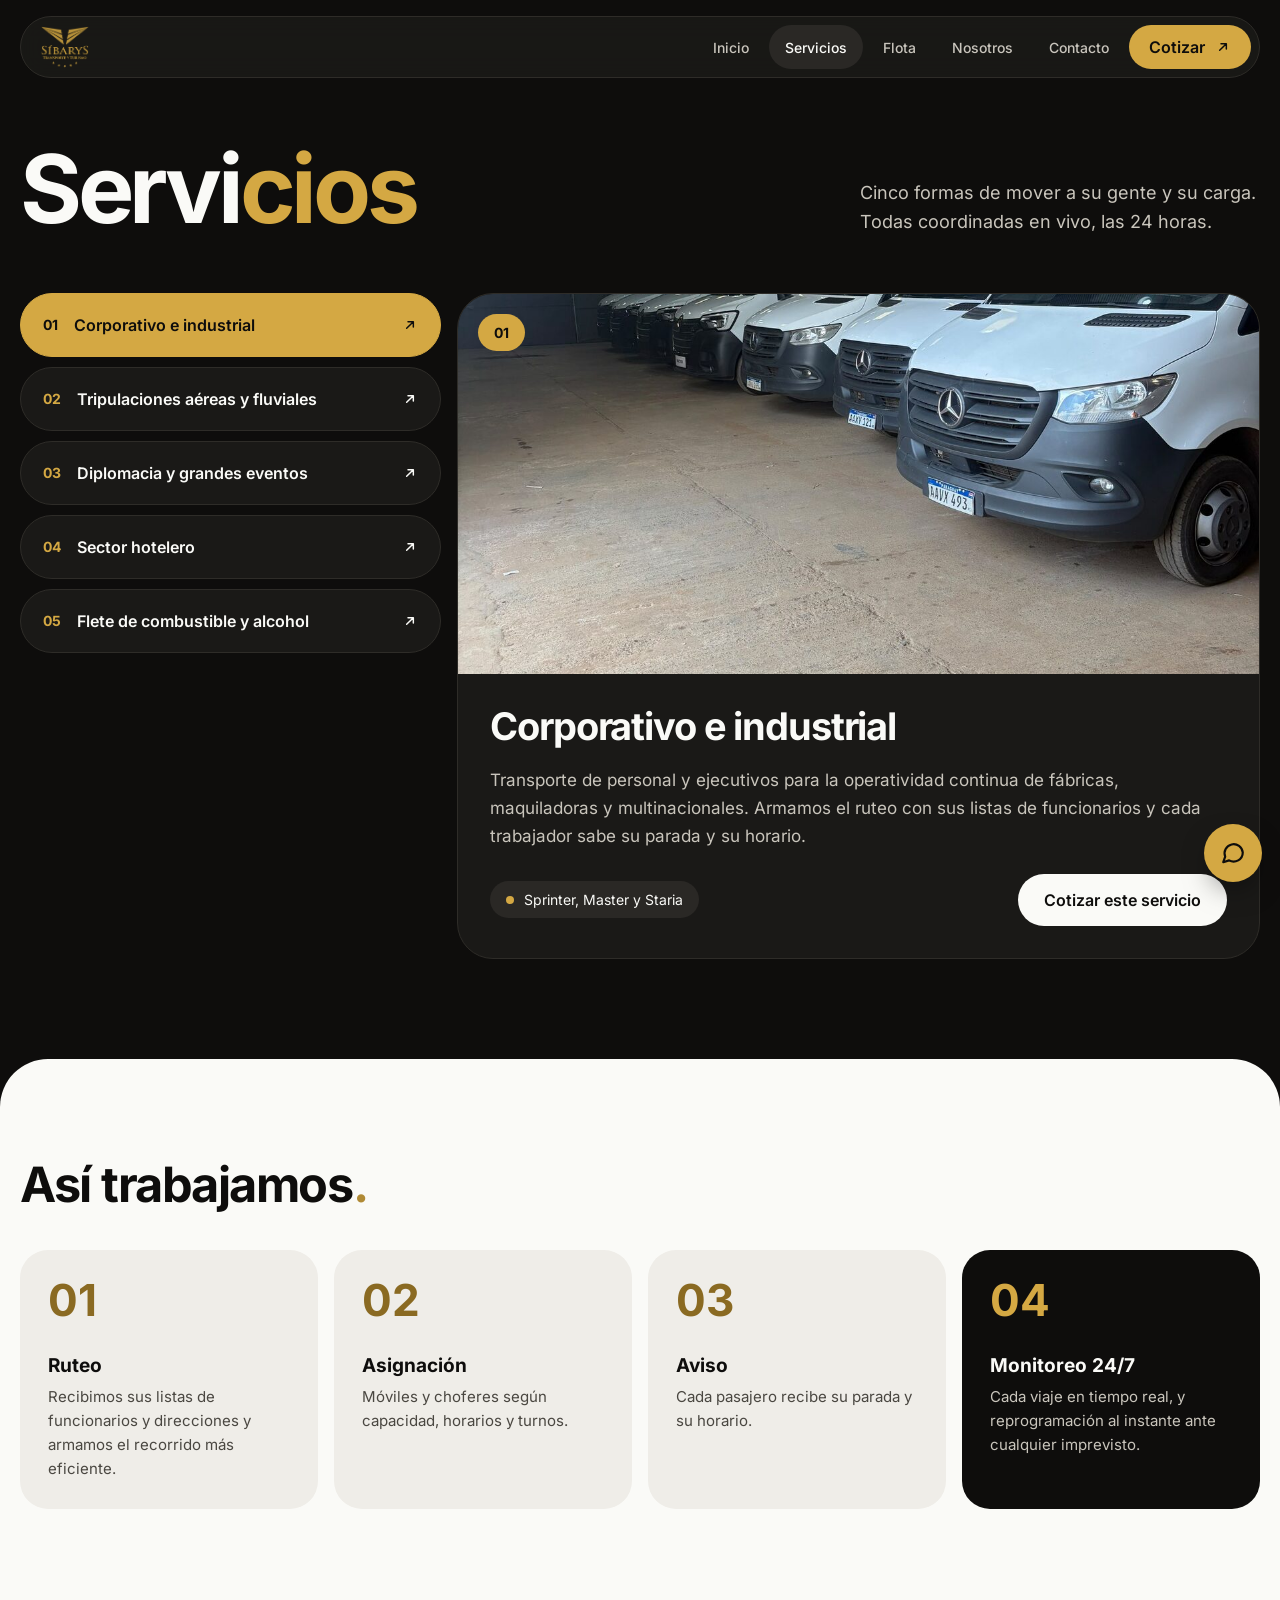
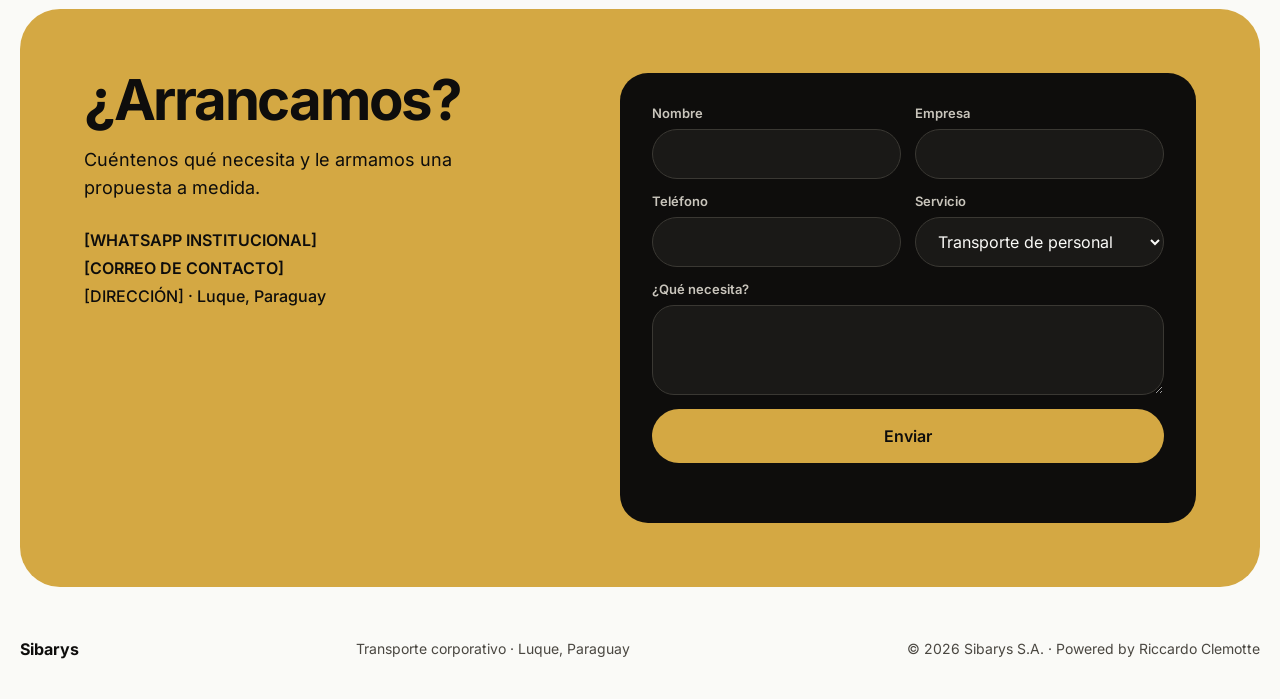
==== commit b1aacba0: "Pie: Powered by Riccardo Clemotte Co-Authored-By: Claude Opus 5.5 <noreply@anthropic.com> Claude-Ses" ====
--- a/servicios.html
+++ b/servicios.html
@@ -104,7 +104,7 @@
   <div class="contenedor">
     <strong>Sibarys</strong>
     <span>Transporte corporativo · Luque, Paraguay</span>
-    <span>© 2026 Sibarys S.A.</span>
+    <span>© 2026 Sibarys S.A. · Powered by Riccardo Clemotte</span>
   </div>
 </footer>
 <a class="wa-flotante" href="#contacto" data-whatsapp="#contacto" aria-label="Escribir por WhatsApp"><svg aria-hidden="true" width="26" height="26" viewBox="0 0 24 24" fill="none" stroke="currentColor" stroke-width="2" stroke-linecap="round" stroke-linejoin="round"><path d="M21 11.5a8.4 8.4 0 0 1-12.6 7.3L3 20.5l1.8-5.2A8.4 8.4 0 1 1 21 11.5z"/></svg></a>
